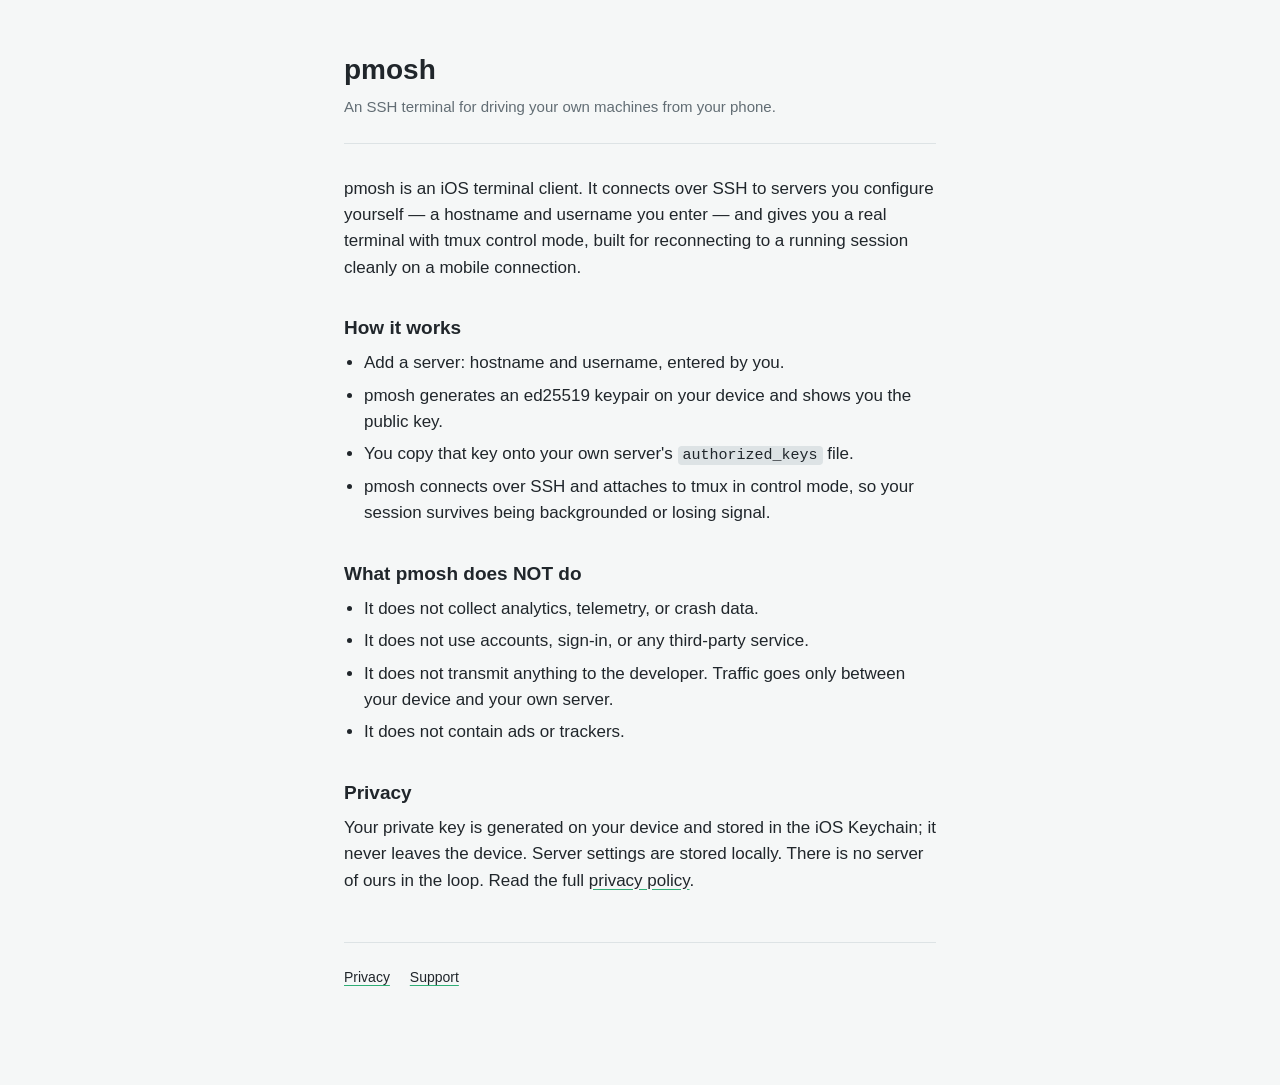
==== index.html @ 87651a0f "pmosh privacy & support site Co-Authored-By: Claude Fable 5 <noreply@anthropic.com>" ====
<!DOCTYPE html>
<html lang="en">
<head>
<meta charset="utf-8">
<meta name="viewport" content="width=device-width, initial-scale=1">
<title>pmosh</title>
<link rel="stylesheet" href="style.css">
</head>
<body>
<main>
  <header>
    <h1>pmosh</h1>
    <p class="tagline">An SSH terminal for driving your own machines from your phone.</p>
  </header>

  <p>pmosh is an iOS terminal client. It connects over SSH to servers you configure yourself &mdash; a hostname and username you enter &mdash; and gives you a real terminal with tmux control mode, built for reconnecting to a running session cleanly on a mobile connection.</p>

  <h2>How it works</h2>
  <ul>
    <li>Add a server: hostname and username, entered by you.</li>
    <li>pmosh generates an ed25519 keypair on your device and shows you the public key.</li>
    <li>You copy that key onto your own server's <code>authorized_keys</code> file.</li>
    <li>pmosh connects over SSH and attaches to tmux in control mode, so your session survives being backgrounded or losing signal.</li>
  </ul>

  <h2>What pmosh does NOT do</h2>
  <ul>
    <li>It does not collect analytics, telemetry, or crash data.</li>
    <li>It does not use accounts, sign-in, or any third-party service.</li>
    <li>It does not transmit anything to the developer. Traffic goes only between your device and your own server.</li>
    <li>It does not contain ads or trackers.</li>
  </ul>

  <h2>Privacy</h2>
  <p>Your private key is generated on your device and stored in the iOS Keychain; it never leaves the device. Server settings are stored locally. There is no server of ours in the loop. Read the full <a href="privacy.html">privacy policy</a>.</p>

  <nav>
    <a href="privacy.html">Privacy</a>
    <a href="support.html">Support</a>
  </nav>
</main>
</body>
</html>
---- style.css ----
:root {
  --bg: #f5f7f7;
  --fg: #20262b;
  --muted: #626d74;
  --accent: #2fae76;
  --line: #dde3e5;
}

* { box-sizing: border-box; }

html, body {
  margin: 0;
  padding: 0;
  background: var(--bg);
  color: var(--fg);
  font-family: -apple-system, BlinkMacSystemFont, "Segoe UI", Helvetica, Arial, sans-serif;
  font-size: 17px;
  line-height: 1.55;
}

main {
  max-width: 640px;
  margin: 0 auto;
  padding: 48px 24px 96px;
}

header {
  border-bottom: 1px solid var(--line);
  padding-bottom: 24px;
  margin-bottom: 32px;
}

h1 {
  font-size: 28px;
  margin: 0 0 4px;
  font-weight: 600;
}

header .tagline {
  color: var(--muted);
  font-size: 15px;
  margin: 0;
}

h2 {
  font-size: 19px;
  margin-top: 32px;
  margin-bottom: 8px;
}

h3 {
  font-size: 16px;
  margin-top: 24px;
  margin-bottom: 6px;
}

p, ul {
  margin: 0 0 16px;
}

ul {
  padding-left: 20px;
}

li {
  margin-bottom: 6px;
}

code {
  background: var(--line);
  border-radius: 4px;
  padding: 1px 5px;
  font-size: 15px;
}

a {
  color: var(--fg);
  text-decoration: underline;
  text-decoration-color: var(--accent);
  text-underline-offset: 3px;
}

.eyebrow {
  font-size: 13px;
  color: var(--muted);
  text-transform: uppercase;
  letter-spacing: 0.04em;
  margin: 0 0 8px;
}

nav {
  margin-top: 48px;
  padding-top: 24px;
  border-top: 1px solid var(--line);
  color: var(--muted);
  font-size: 14px;
}

nav a { margin-right: 16px; }
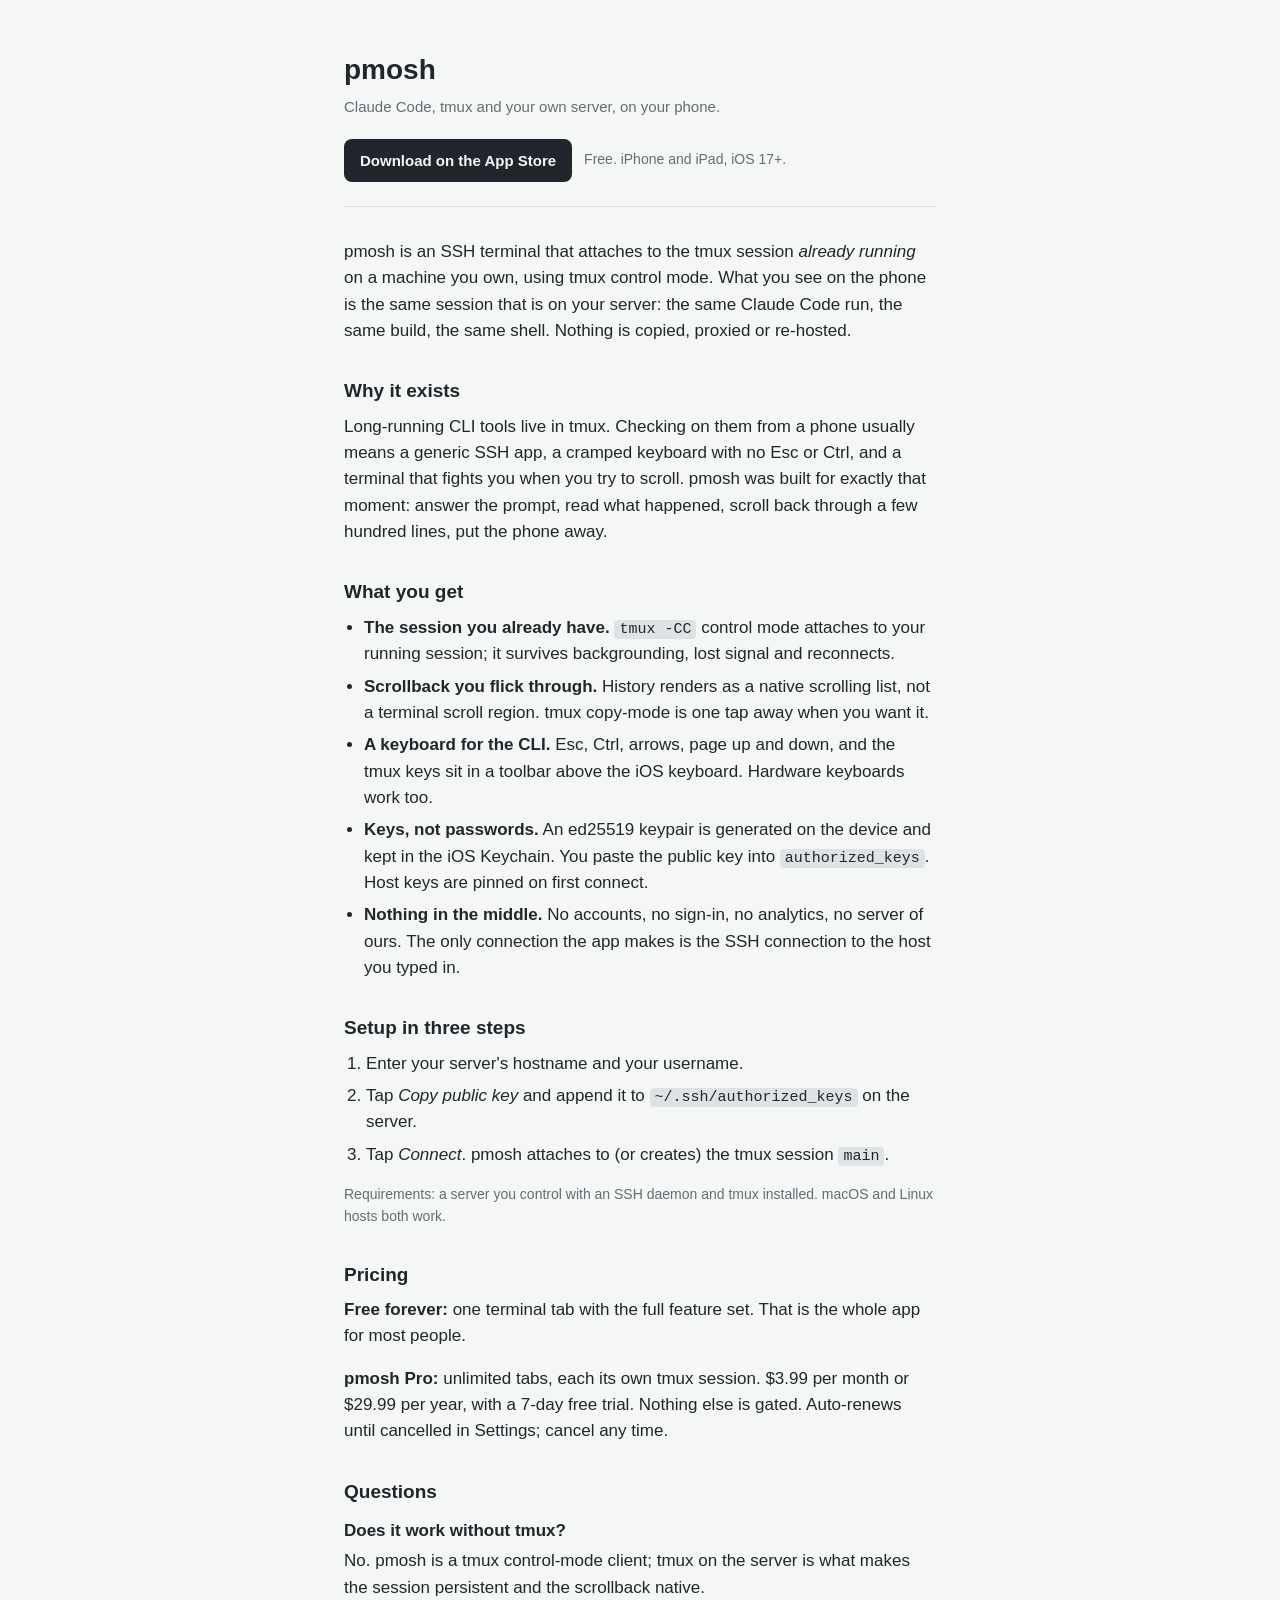
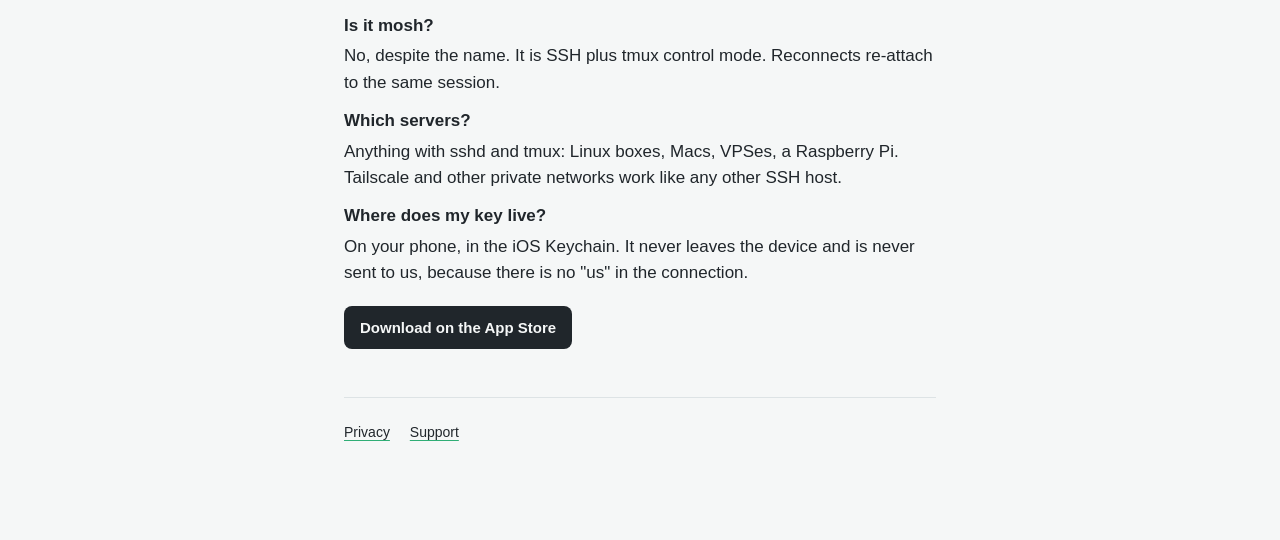
==== commit 7110755e: "Landing page: App Store CTA, Claude Code/tmux pitch, setup steps, pricing with 7-day trial, FAQ" ====
--- a/index.html
+++ b/index.html
@@ -3,36 +3,66 @@
 <head>
 <meta charset="utf-8">
 <meta name="viewport" content="width=device-width, initial-scale=1">
-<title>pmosh</title>
+<title>pmosh — Claude Code, tmux and your own server, on your phone</title>
+<meta name="description" content="pmosh is an iPhone and iPad SSH terminal that attaches to the tmux session already running on your server. Native flick scrollback, a real Esc/Ctrl/arrows toolbar, no accounts, no telemetry.">
+<meta property="og:title" content="pmosh — an iPhone terminal for your tmux session">
+<meta property="og:description" content="Attach to the tmux session already running on your own server. Built for driving Claude Code and other CLI tools from a phone.">
+<meta property="og:type" content="website">
+<meta property="og:url" content="https://robertpgruber.github.io/pmosh-site/">
 <link rel="stylesheet" href="style.css">
 </head>
 <body>
 <main>
   <header>
     <h1>pmosh</h1>
-    <p class="tagline">An SSH terminal for driving your own machines from your phone.</p>
+    <p class="tagline">Claude Code, tmux and your own server, on your phone.</p>
+    <p class="cta">
+      <a class="store" href="https://apps.apple.com/app/id6788939205">Download on the App Store</a>
+      <span class="fine">Free. iPhone and iPad, iOS 17+.</span>
+    </p>
   </header>
 
-  <p>pmosh is an iOS terminal client. It connects over SSH to servers you configure yourself &mdash; a hostname and username you enter &mdash; and gives you a real terminal with tmux control mode, built for reconnecting to a running session cleanly on a mobile connection.</p>
+  <p>pmosh is an SSH terminal that attaches to the tmux session <em>already running</em> on a machine you own, using tmux control mode. What you see on the phone is the same session that is on your server: the same Claude Code run, the same build, the same shell. Nothing is copied, proxied or re-hosted.</p>
 
-  <h2>How it works</h2>
+  <h2>Why it exists</h2>
+  <p>Long-running CLI tools live in tmux. Checking on them from a phone usually means a generic SSH app, a cramped keyboard with no Esc or Ctrl, and a terminal that fights you when you try to scroll. pmosh was built for exactly that moment: answer the prompt, read what happened, scroll back through a few hundred lines, put the phone away.</p>
+
+  <h2>What you get</h2>
   <ul>
-    <li>Add a server: hostname and username, entered by you.</li>
-    <li>pmosh generates an ed25519 keypair on your device and shows you the public key.</li>
-    <li>You copy that key onto your own server's <code>authorized_keys</code> file.</li>
-    <li>pmosh connects over SSH and attaches to tmux in control mode, so your session survives being backgrounded or losing signal.</li>
+    <li><strong>The session you already have.</strong> <code>tmux -CC</code> control mode attaches to your running session; it survives backgrounding, lost signal and reconnects.</li>
+    <li><strong>Scrollback you flick through.</strong> History renders as a native scrolling list, not a terminal scroll region. tmux copy-mode is one tap away when you want it.</li>
+    <li><strong>A keyboard for the CLI.</strong> Esc, Ctrl, arrows, page up and down, and the tmux keys sit in a toolbar above the iOS keyboard. Hardware keyboards work too.</li>
+    <li><strong>Keys, not passwords.</strong> An ed25519 keypair is generated on the device and kept in the iOS Keychain. You paste the public key into <code>authorized_keys</code>. Host keys are pinned on first connect.</li>
+    <li><strong>Nothing in the middle.</strong> No accounts, no sign-in, no analytics, no server of ours. The only connection the app makes is the SSH connection to the host you typed in.</li>
   </ul>
 
-  <h2>What pmosh does NOT do</h2>
-  <ul>
-    <li>It does not collect analytics, telemetry, or crash data.</li>
-    <li>It does not use accounts, sign-in, or any third-party service.</li>
-    <li>It does not transmit anything to the developer. Traffic goes only between your device and your own server.</li>
-    <li>It does not contain ads or trackers.</li>
-  </ul>
+  <h2>Setup in three steps</h2>
+  <ol>
+    <li>Enter your server's hostname and your username.</li>
+    <li>Tap <em>Copy public key</em> and append it to <code>~/.ssh/authorized_keys</code> on the server.</li>
+    <li>Tap <em>Connect</em>. pmosh attaches to (or creates) the tmux session <code>main</code>.</li>
+  </ol>
+  <p class="fine">Requirements: a server you control with an SSH daemon and tmux installed. macOS and Linux hosts both work.</p>
 
-  <h2>Privacy</h2>
-  <p>Your private key is generated on your device and stored in the iOS Keychain; it never leaves the device. Server settings are stored locally. There is no server of ours in the loop. Read the full <a href="privacy.html">privacy policy</a>.</p>
+  <h2>Pricing</h2>
+  <p><strong>Free forever:</strong> one terminal tab with the full feature set. That is the whole app for most people.</p>
+  <p><strong>pmosh Pro:</strong> unlimited tabs, each its own tmux session. $3.99 per month or $29.99 per year, with a 7-day free trial. Nothing else is gated. Auto-renews until cancelled in Settings; cancel any time.</p>
+
+  <h2>Questions</h2>
+  <dl>
+    <dt>Does it work without tmux?</dt>
+    <dd>No. pmosh is a tmux control-mode client; tmux on the server is what makes the session persistent and the scrollback native.</dd>
+    <dt>Is it mosh?</dt>
+    <dd>No, despite the name. It is SSH plus tmux control mode. Reconnects re-attach to the same session.</dd>
+    <dt>Which servers?</dt>
+    <dd>Anything with sshd and tmux: Linux boxes, Macs, VPSes, a Raspberry Pi. Tailscale and other private networks work like any other SSH host.</dd>
+    <dt>Where does my key live?</dt>
+    <dd>On your phone, in the iOS Keychain. It never leaves the device and is never sent to us, because there is no "us" in the connection.</dd>
+  </dl>
+
+  <p class="cta">
+    <a class="store" href="https://apps.apple.com/app/id6788939205">Download on the App Store</a>
+  </p>
 
   <nav>
     <a href="privacy.html">Privacy</a>
--- a/style.css
+++ b/style.css
@@ -97,3 +97,22 @@
 }
 
 nav a { margin-right: 16px; }
+
+/* landing page additions (2026-09-17) */
+.cta { margin: 20px 0 0; display: flex; flex-wrap: wrap; align-items: center; gap: 12px; }
+a.store {
+  display: inline-block;
+  background: var(--fg);
+  color: var(--bg);
+  text-decoration: none;
+  border-radius: 8px;
+  padding: 10px 16px;
+  font-weight: 600;
+  font-size: 15px;
+}
+a.store:hover { background: var(--accent); color: #fff; }
+.fine { color: var(--muted); font-size: 14px; }
+ol { padding-left: 22px; margin: 0 0 16px; }
+dl { margin: 0 0 16px; }
+dt { font-weight: 600; margin-top: 12px; }
+dd { margin: 4px 0 0 0; color: var(--fg); }
